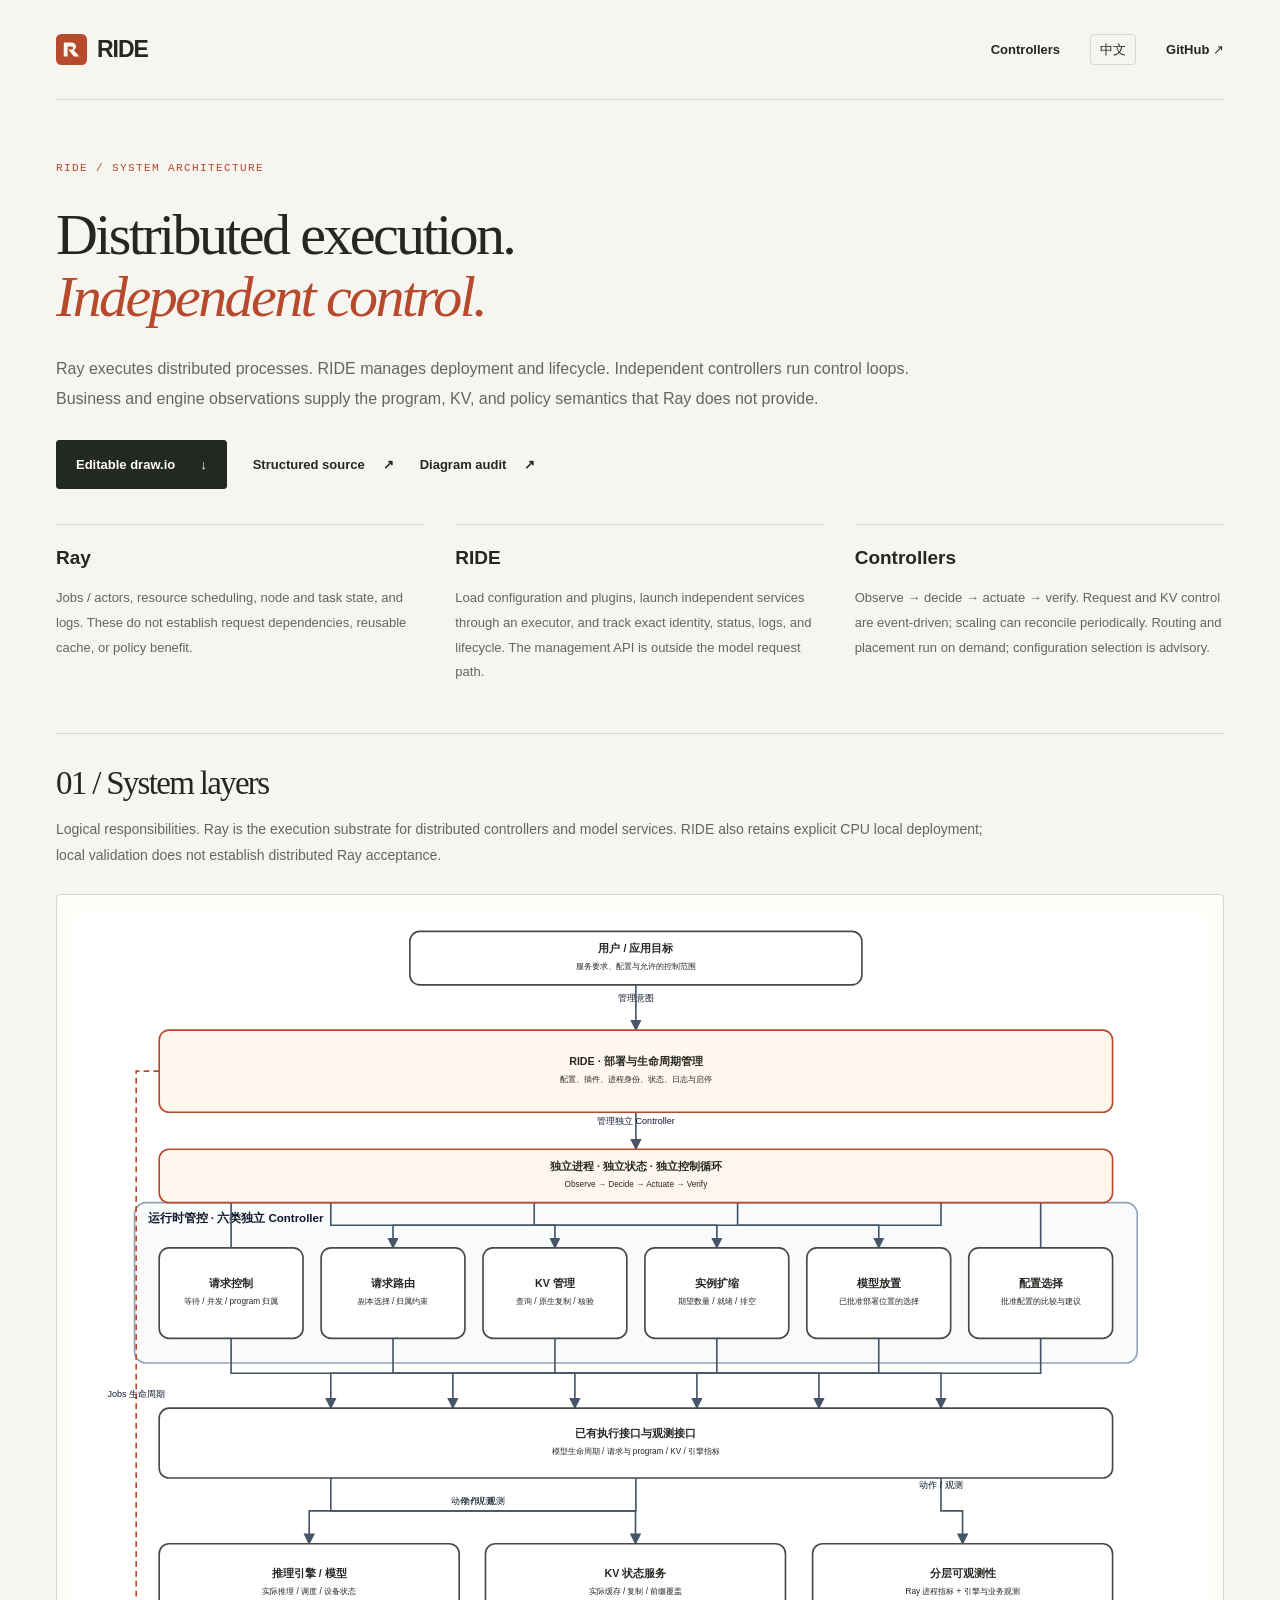
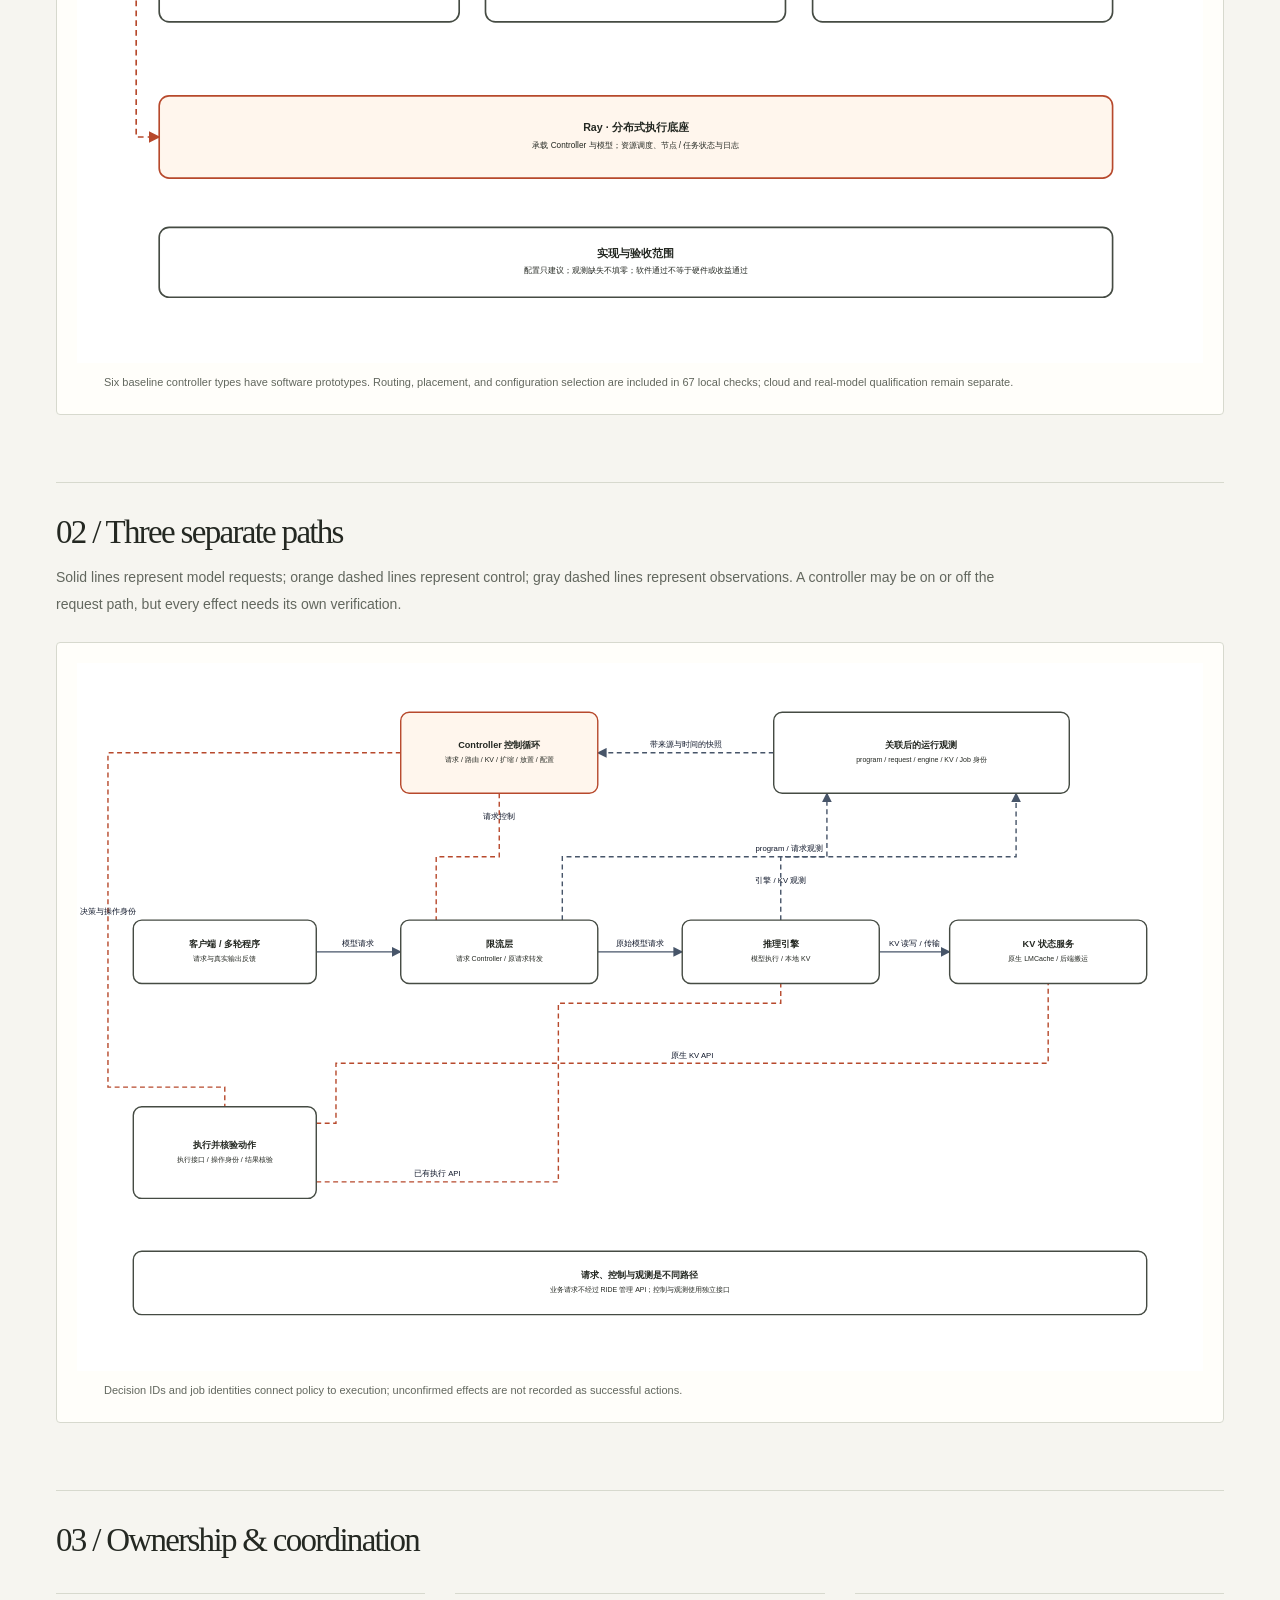
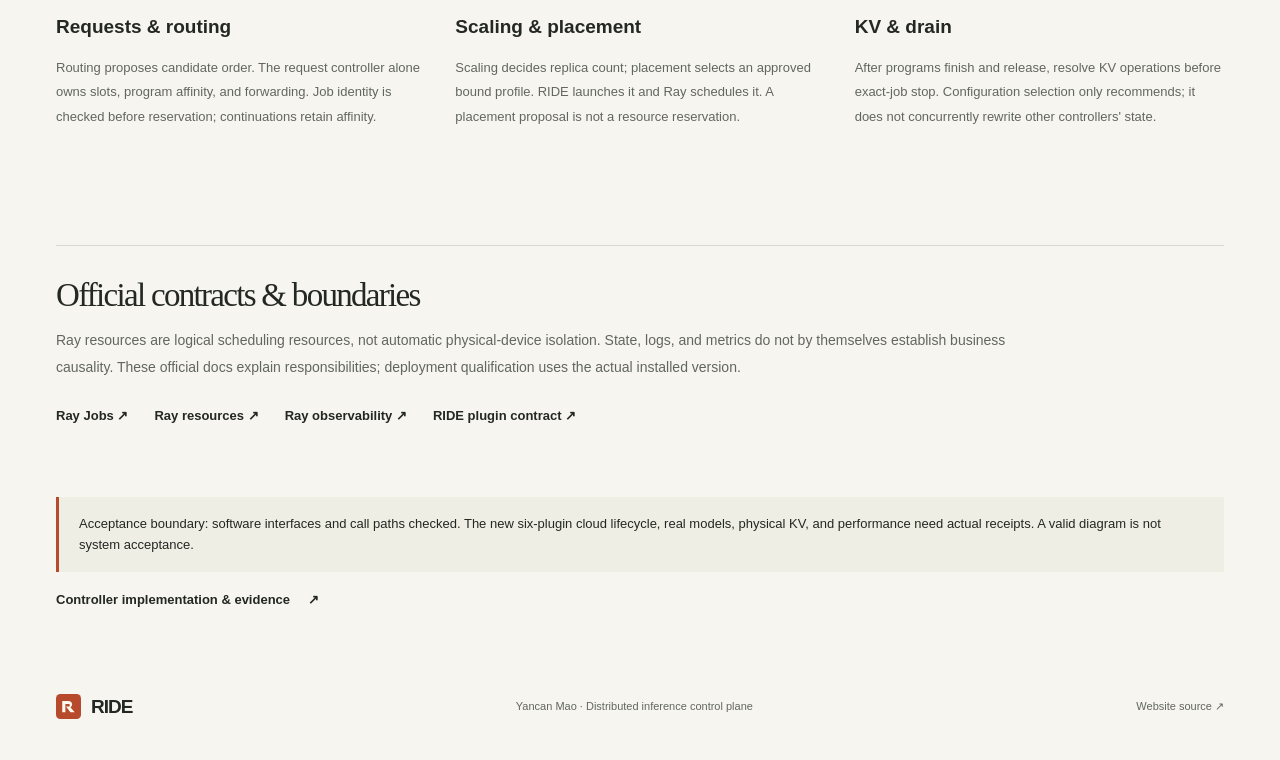
==== docs/architecture.html @ 7aec178f "Publish editable Ray RIDE and controller architecture with six baseline capabilities" ====
<!doctype html>
<html lang="en"><head><meta charset="utf-8"><meta name="viewport" content="width=device-width, initial-scale=1"><title>System architecture — RIDE</title><meta name="description" content="Ray as execution substrate, RIDE as deployment and lifecycle manager, independent controllers as runtime control loops."><link rel="icon" href="../assets/mark.svg" type="image/svg+xml"><link rel="stylesheet" href="../styles.css"><script src="../script.js" defer></script></head><body>
<a class="skip-link" href="#main" data-zh="跳到正文">Skip to content</a><header class="site-header wrap"><a class="brand" href="../index.html"><img src="../assets/mark.svg" width="31" height="31" alt=""><span>RIDE</span></a><nav aria-label="Main navigation"><a href="../index.html#controllers" data-zh="Controller 实例">Controllers</a><button id="language" type="button" aria-label="Switch to Chinese">中文</button><a href="https://github.com/vLLM-HUST/ride">GitHub ↗</a></nav></header>
<main id="main" class="wrap architecture-page"><p class="eyebrow" data-zh="RIDE / 系统架构">RIDE / SYSTEM ARCHITECTURE</p><h1 data-zh="分布式执行，<br>统一管理，独立控制。" data-html>Distributed execution.<br><em>Independent control.</em></h1><p class="architecture-intro" data-zh="Ray 承载进程，RIDE 管理部署与生命周期，各 Controller 执行运行时控制循环。业务与引擎观测补足 Ray 不具备的 program、KV 和策略语义。">Ray executes distributed processes. RIDE manages deployment and lifecycle. Independent controllers run control loops. Business and engine observations supply the program, KV, and policy semantics that Ray does not provide.</p>
<div class="architecture-downloads"><a class="button primary" href="../assets/architecture/bundle/ride-architecture.drawio" download><span data-zh="下载可编辑 draw.io">Editable draw.io</span> ↓</a><a class="text-link" href="../assets/architecture/ride-architecture.json"><span data-zh="结构化源文件">Structured source</span> ↗</a><a class="text-link" href="../assets/architecture/bundle/audit.json"><span data-zh="图结构检查">Diagram audit</span> ↗</a></div>
<div class="architecture-layer-guide"><article><b>Ray</b><p data-zh="提供 Jobs / Actors、资源调度、节点和任务状态及日志。资源调度不等于知道请求依赖、缓存是否可复用或决策是否有收益。">Jobs / actors, resource scheduling, node and task state, and logs. These do not establish request dependencies, reusable cache, or policy benefit.</p></article><article><b>RIDE</b><p data-zh="加载配置与插件，通过执行后端拉起独立服务；维护精确进程身份、状态、日志与启停。管理 API 不转发每个模型请求。">Load configuration and plugins, launch independent services through an executor, and track exact identity, status, logs, and lifecycle. The management API is outside the model request path.</p></article><article><b data-zh="Controllers">Controllers</b><p data-zh="观察 → 决策 → 执行 → 核验。请求与 KV 按事件驱动，扩缩可以周期调谐；路由和放置由实际调用触发，配置选择先输出建议。">Observe → decide → actuate → verify. Request and KV control are event-driven; scaling can reconcile periodically. Routing and placement run on demand; configuration selection is advisory.</p></article></div>
<section id="layers"><h2 data-zh="01 / 系统分层">01 / System layers</h2><p data-zh="逻辑职责视图。Ray 是执行底座；图中的业务服务与 Controller 可以由它分布式承载。RIDE 也保留显式 CPU local 模式用于独立部署，local 资格不外推为 Ray 分布式验收。">Logical responsibilities. Ray is the execution substrate for distributed controllers and model services. RIDE also retains explicit CPU local deployment; local validation does not establish distributed Ray acceptance.</p><figure class="vision-figure"><a href="../assets/architecture/bundle/previews/system-layers.svg" target="_blank" rel="noopener"><img src="../assets/architecture/bundle/previews/system-layers.svg" width="1370" height="1275" alt="System layers: user goals, RIDE lifecycle management, six controllers, backend interfaces, model and KV services, observability, and Ray." loading="lazy"></a><figcaption data-zh="图中六类基础 Controller 已有软件原型；新增路由、放置与配置选择已纳入 67 项本地检查，云端和真实模型资格单独验收。">Six baseline controller types have software prototypes. Routing, placement, and configuration selection are included in 67 local checks; cloud and real-model qualification remain separate.</figcaption></figure></section>
<section id="paths"><h2 data-zh="02 / 三条不同的路径">02 / Three separate paths</h2><p data-zh="实线表示模型请求；橙色虚线表示控制动作；灰色虚线表示观测反馈。Controller 可以在业务请求路径内或路径外，但每个动作都需要独立的结果证据。">Solid lines represent model requests; orange dashed lines represent control; gray dashed lines represent observations. A controller may be on or off the request path, but every effect needs its own verification.</p><figure class="vision-figure"><a href="../assets/architecture/bundle/previews/control-observation.svg" target="_blank" rel="noopener"><img src="../assets/architecture/bundle/previews/control-observation.svg" width="1600" height="1005" alt="Separate business requests, control actions, and observation feedback; RIDE management is not a model request proxy." loading="lazy"></a><figcaption data-zh="变更记录、操作编号与 Job 身份连接决策和执行；未确认的动作不能记录为已生效。">Decision IDs and job identities connect policy to execution; unconfirmed effects are not recorded as successful actions.</figcaption></figure></section>
<section id="cooperation"><h2 data-zh="03 / 控制权与协作">03 / Ownership & coordination</h2><div class="architecture-layer-guide"><article><b data-zh="请求与路由">Requests & routing</b><p data-zh="路由 Controller 返回候选顺序；请求 Controller 是槽位、program 归属和转发的唯一写入者。占用前核 Job 身份，已有 program 的续轮保持归属。">Routing proposes candidate order. The request controller alone owns slots, program affinity, and forwarding. Job identity is checked before reservation; continuations retain affinity.</p></article><article><b data-zh="扩缩与放置">Scaling & placement</b><p data-zh="扩缩决定数量，放置在批准的部署方案中选择；RIDE 负责启动，Ray 负责实际调度。放置建议不是物理资源预约或当前空闲卡证明。">Scaling decides replica count; placement selects an approved bound profile. RIDE launches it and Ray schedules it. A placement proposal is not a resource reservation.</p></article><article><b data-zh="KV 与排空">KV & drain</b><p data-zh="已有 program 完成并 release 后，检查 KV 动作是否已解决，再按精确 Job 停止旧副本。配置选择第一版只建议，不并发改写其他 Controller 的状态。">After programs finish and release, resolve KV operations before exact-job stop. Configuration selection only recommends; it does not concurrently rewrite other controllers' state.</p></article></div></section>
<section id="references"><h2 data-zh="官方契约与能力边界">Official contracts & boundaries</h2><p data-zh="Ray 的资源是逻辑调度资源，不自动等于物理设备隔离；状态、日志和指标也不自动构成业务因果诊断。这里引用当前官方文档说明职责，部署资格仍以实际安装版本为准。">Ray resources are logical scheduling resources, not automatic physical-device isolation. State, logs, and metrics do not by themselves establish business causality. These official docs explain responsibilities; deployment qualification uses the actual installed version.</p><div class="architecture-downloads"><a class="text-link" href="https://docs.ray.io/en/latest/cluster/running-applications/job-submission/index.html">Ray Jobs ↗</a><a class="text-link" href="https://docs.ray.io/en/latest/ray-core/scheduling/resources.html">Ray resources ↗</a><a class="text-link" href="https://docs.ray.io/en/latest/ray-observability/index.html">Ray observability ↗</a><a class="text-link" href="https://github.com/vLLM-HUST/ride/blob/main/docs/guides/CONTROLLER_DEVELOPMENT.md">RIDE plugin contract ↗</a></div></section>
<p class="callout" data-zh="验证边界：软件接口和调用链已检查；新六插件的云端生命周期、真实模型、物理 KV 与性能仍需实际回执。结构图通过不等于系统验收通过。">Acceptance boundary: software interfaces and call paths checked. The new six-plugin cloud lifecycle, real models, physical KV, and performance need actual receipts. A valid diagram is not system acceptance.</p><p><a class="text-link" href="controllers.html"><span data-zh="查看 Controller 实现与证据">Controller implementation & evidence</span> ↗</a></p></main><footer class="wrap"><a class="brand" href="../index.html"><img src="../assets/mark.svg" width="25" height="25" alt=""><span>RIDE</span></a><p data-zh="毛言粲 · 分布式推理控制面">Yancan Mao · Distributed inference control plane</p><div><a href="https://github.com/yancanmao/ride-website" data-zh="网站源码 ↗">Website source ↗</a></div></footer></body></html>
---- styles.css ----
/* Local system fonts and local assets: no trackers or third-party runtime dependencies. */
:root{--paper:#f6f5f0;--ink:#242822;--muted:#62675e;--line:#d7d9ce;--accent:#b7492c;--soft:#eeeee5;--white:#fffefa;--green:#40604a;--mono:ui-monospace,SFMono-Regular,Consolas,monospace;--sans:Inter,-apple-system,BlinkMacSystemFont,"Segoe UI","PingFang SC","Microsoft YaHei",sans-serif}
*{box-sizing:border-box}html{scroll-behavior:smooth;scroll-padding-top:24px}body{margin:0;background:var(--paper);color:var(--ink);font-family:var(--sans);font-size:15px;line-height:1.65}a{color:inherit;text-decoration:none}button{font:inherit}a,button,summary{-webkit-tap-highlight-color:transparent}a:focus-visible,button:focus-visible,summary:focus-visible{outline:3px solid var(--accent);outline-offset:5px}a:hover{color:var(--accent)}.wrap{width:min(1280px,calc(100% - 112px));margin-inline:auto}.skip-link{position:absolute;top:-90px;left:20px;padding:10px 20px;background:var(--ink);color:white;z-index:10}.skip-link:focus{top:10px}.site-header{min-height:100px;display:flex;align-items:center;justify-content:space-between;border-bottom:1px solid var(--line);gap:20px}.brand{display:inline-flex;gap:10px;align-items:center;line-height:1;font-size:23px;font-weight:750;letter-spacing:-1px}.site-header nav{display:flex;align-items:center;gap:30px;font-size:13px;font-weight:550}.site-header nav button{border:1px solid var(--line);background:none;border-radius:4px;padding:4px 9px;color:var(--ink);cursor:pointer}.nav-source{padding-left:25px;border-left:1px solid var(--line)}.hero{display:grid;grid-template-columns:1.12fr 1fr;gap:70px;align-items:center;padding-top:86px;padding-bottom:82px}.eyebrow{font:11px/1.6 var(--mono);font-weight:500;letter-spacing:1.4px;color:var(--accent);display:flex;align-items:center;gap:10px;margin:0 0 26px}.small-square{display:inline-block;flex:none;width:7px;height:7px;background:var(--accent)}h1,h2{font-family:Georgia,"Times New Roman","Songti SC",serif;font-weight:400;letter-spacing:-2.6px;margin:0;line-height:1.08}h1{font-size:clamp(48px,5.1vw,74px)}h1 em,h2 em{font-weight:400;color:var(--accent)}.hero-description{font-size:16px;line-height:1.85;color:var(--muted);margin-top:28px;max-width:570px}.hero-actions{display:flex;align-items:center;gap:27px;margin-top:31px}.button{display:inline-flex;justify-content:space-between;align-items:center;gap:25px;padding:13px 19px;font-size:13px;font-weight:600;border-radius:3px}.primary{background:var(--ink);color:var(--white);border:1px solid var(--ink)}.primary:hover{background:var(--accent);border-color:var(--accent);color:white}.text-link{display:inline-flex;align-items:center;gap:18px;font-size:13px;font-weight:600}.hero-note{font-size:11px;color:var(--muted);margin-top:26px}.system-map{position:relative;background-color:var(--soft);background-image:radial-gradient(#d0d1c4 .7px,transparent .7px);background-size:12px 12px;padding:25px 26px 18px;border:1px solid var(--line);border-radius:5px}.map-top{display:flex;align-items:center;justify-content:space-between;margin-bottom:18px;gap:12px}.map-label,.map-number{font:10px/1.5 var(--mono);letter-spacing:.7px;color:var(--muted)}.map-number{color:var(--accent)}.workload-row{display:flex;gap:7px}.workload-row span{font-size:11px;flex:1;text-align:center;background:var(--paper);border:1px solid var(--line);padding:8px 2px;white-space:nowrap}.map-flow{display:flex;justify-content:space-between;align-items:center;gap:10px;font-size:10px;color:var(--muted);padding:14px 16px}.map-flow>span:first-child,.map-flow>span:last-child{font-size:21px;color:var(--accent);line-height:1}.map-plane{border:1px solid var(--accent);background:var(--white);padding:18px 16px 0;box-shadow:4px 4px 0 #e0ddcf}.plane-title{display:flex;align-items:center;justify-content:space-between;margin-bottom:17px}.plane-title strong{font-size:22px;line-height:1;letter-spacing:-.7px}.plane-title>span{font:10px var(--mono);letter-spacing:1px;color:var(--accent)}.controller-nodes{display:grid;grid-template-columns:repeat(3,1fr);gap:9px}.controller-nodes a{display:flex;flex-direction:column;gap:8px;padding:12px;border:1px solid var(--line);background:var(--paper);font-size:13px}.controller-nodes a:hover{border-color:var(--accent);background:#f8ede7}.controller-nodes b{font:10px var(--mono);color:var(--accent)}.plane-baseline{border-top:1px solid var(--line);padding:10px 0;margin-top:18px;font:10px var(--mono);color:var(--muted);text-align:center}.data-plane{border:1px solid var(--line);background:var(--paper);padding:13px}.data-plane>div{display:grid;grid-template-columns:repeat(4,1fr);gap:8px;margin-top:10px;font:11px var(--mono)}.data-plane>div span{padding:6px 2px;text-align:center;background:var(--white);border:1px solid var(--line)}.map-caption{display:flex;align-items:center;gap:7px;font-size:9px;color:var(--muted);margin:17px 0 0}.map-caption .small-square{width:5px;height:5px;background:var(--muted)}.scope-strip{border-block:1px solid var(--line);background:#eeeeE5}.scope-strip>.wrap{display:flex;align-items:center;justify-content:space-between;gap:30px;padding-block:20px}.scope-strip span{font:10px var(--mono);letter-spacing:1px;flex:none;color:var(--accent)}.scope-strip p{margin:0;font-size:12px;color:var(--muted)}.scope-strip i{font-style:normal;color:#aaa99e;padding-inline:13px}.section{padding-block:87px}.section-heading{display:grid;grid-template-columns:1fr 3fr;gap:50px}.section-heading>.eyebrow{padding-top:7px}h2{font-size:clamp(38px,3.6vw,53px);letter-spacing:-1.7px}.section-intro{font-size:15px;color:var(--muted);line-height:1.85;max-width:790px;margin:24px 0 0}.research-grid{display:grid;grid-template-columns:repeat(3,1fr);gap:0;margin-top:56px}.research-grid article{border-top:1px solid var(--line);padding:23px 30px 0 0}.research-grid article+article{padding-left:30px;border-left:1px solid var(--line)}.research-grid article:last-child{padding-right:0}.research-number{font:24px Georgia,serif;color:var(--accent)}h3{line-height:1.35;font-size:20px;font-weight:550;letter-spacing:-.4px;margin:20px 0 13px}.research-grid p{font-size:13px;color:var(--muted);line-height:1.85;margin-bottom:22px}.research-tag{font:10px var(--mono);color:var(--accent)}.vision-figure{margin:58px 0 0;border:1px solid var(--line);background:var(--white);border-radius:4px;overflow:hidden}.figure-toolbar{display:flex;justify-content:space-between;align-items:center;gap:15px;padding:14px 20px;background:var(--soft);font:10px var(--mono);letter-spacing:.6px;color:var(--muted);border-bottom:1px solid var(--line)}.figure-toolbar a{font-family:var(--sans);font-weight:600;white-space:nowrap}.figure-image{display:block;padding:27px 32px 14px}.figure-image img{display:block;width:100%;height:auto}.vision-figure figcaption{font-size:11px;color:var(--muted);padding:10px 27px 21px;line-height:1.8;max-width:1000px}.controllers-section{background:var(--soft);border-block:1px solid var(--line)}.controller-row{display:grid;grid-template-columns:55px minmax(0,1.8fr) minmax(0,1fr);gap:30px;border-top:1px solid #cbcfc0;padding:37px 0;scroll-margin-top:25px}.controller-row:first-of-type{margin-top:46px}.controller-index{font:14px var(--mono);color:var(--accent);padding-top:5px}.controller-heading{display:flex;align-items:center;gap:17px;flex-wrap:wrap}.controller-heading h3{font-family:Georgia,serif;font-size:30px;font-weight:400;letter-spacing:-.7px;margin:0}.badge{font:9px/1.5 var(--mono);border:1px solid #bfc9ba;padding:4px 7px;color:var(--green);background:#f2f5ee;border-radius:2px;white-space:nowrap}.controller-question{font-size:15px;font-weight:600;margin:15px 0 8px}.controller-main>p:not(.controller-question){font-size:13px;color:var(--muted);max-width:640px;margin-top:0}.mini-path{display:flex;flex-wrap:wrap;align-items:center;gap:11px;margin:21px 0;font:10px/1.5 var(--mono)}.mini-path>span{padding:6px 9px;border:1px solid var(--line);background:var(--paper)}.mini-path>strong{font-weight:500;padding:6px 9px;border:1px solid #c9a493;color:var(--accent);background:#f7f0e9}.mini-path i{font-style:normal;color:var(--muted)}.controller-links{display:flex;gap:22px;flex-wrap:wrap;font-size:11px;font-weight:600}.controller-side{border-left:1px solid #cbcfc0;padding-left:26px;padding-top:4px}.side-label{font:9px var(--mono);letter-spacing:1px;color:var(--accent)}.controller-side>p{font-size:12px;line-height:1.8;color:var(--muted);margin:5px 0 17px}.controller-side details{font-size:11px;color:var(--muted);border-top:1px solid var(--line);padding-top:11px}.controller-side summary{cursor:pointer;font-weight:600;color:var(--ink)}.controller-side details p{line-height:1.85}.controller-side details a{text-decoration:underline;text-underline-offset:3px}.cooperation{border:1px solid #cbcfc0;padding:23px 26px;background:var(--paper);margin-top:8px}.cooperation-label{font:10px var(--mono);color:var(--accent);letter-spacing:1px}.cooperation>div{display:flex;justify-content:space-between;align-items:center;gap:20px;font-size:12px;margin-top:18px}.cooperation>div b{color:var(--accent);font-weight:400}.cooperation p{font-size:11px;color:var(--muted);margin:17px 0 0}.build-section{display:grid;grid-template-columns:1fr 1fr;align-items:center;gap:75px}.build-section>div>p:not(.eyebrow){font-size:14px;color:var(--muted);line-height:1.85;margin-block:25px}.build-links{display:flex;gap:25px;align-items:center}.terminal{background:#252b26;color:#e4e6dc;border:1px solid #343b31;border-radius:5px;overflow:hidden;min-width:0}.terminal-header{padding:15px 20px;border-bottom:1px solid #41473d;display:flex;align-items:center;gap:10px;font:9px var(--mono);letter-spacing:.7px;color:#bac4b1}.terminal-dot{width:7px;height:7px;border-radius:50%;background:#c27051;display:inline-block}.terminal pre{font:12px/2 var(--mono);padding:22px 26px 16px;margin:0;overflow-x:auto;white-space:pre}.terminal .comment{color:#9ea994}.terminal .prompt{color:#df9877}.terminal>p{padding:0 26px 24px!important;font:10px/1.9 var(--mono)!important;color:#b4bdad!important;margin:0!important}.evidence-section{display:grid;grid-template-columns:1fr 1.2fr;gap:100px;border-block:1px solid var(--line);padding-block:45px;margin-bottom:60px}.evidence-section .eyebrow{margin-bottom:14px}.evidence-section h2{font-size:34px;letter-spacing:-1px}.evidence-section>div>p:not(.eyebrow){font-size:13px;color:var(--muted);line-height:1.85;margin:0 0 18px}.evidence-section .status-date{font:10px/1.6 var(--mono)!important;margin:16px 0 0!important}footer{display:flex;align-items:center;justify-content:space-between;gap:25px;padding-bottom:33px}footer .brand{font-size:19px}footer p{font-size:11px;color:var(--muted)}footer>div{display:flex;gap:24px;font-size:11px;color:var(--muted)}.detail-page{max-width:900px;padding-block:60px}.detail-page>h1{font-size:54px;margin-bottom:25px}.detail-page>p{color:var(--muted)}.detail-page section{border-top:1px solid var(--line);margin-top:42px;padding-top:30px}.detail-page section h2{font-size:30px;letter-spacing:-.6px}.detail-page section h3{font-size:17px}.detail-page li{margin-bottom:10px}.detail-page a:not(.button){text-decoration:underline;text-underline-offset:3px}.detail-page code{font-family:var(--mono);font-size:.88em}.detail-page table{width:100%;border-collapse:collapse;font-size:12px;margin-block:20px}.detail-page th,.detail-page td{padding:13px;text-align:left;border-bottom:1px solid var(--line);vertical-align:top}.detail-page th{color:var(--accent);font-weight:600}.detail-page .callout{border-left:3px solid var(--accent);background:var(--soft);padding:16px 20px;font-size:13px}.detail-page .source-note{font-size:11px;color:var(--muted)}html[lang=zh-CN] h1{font-family:var(--sans);font-size:60px;font-weight:500;line-height:1.24;letter-spacing:-2px}html[lang=zh-CN] h2{font-family:var(--sans);font-size:43px;font-weight:450;line-height:1.3;letter-spacing:-1px}html[lang=zh-CN] .hero-description{line-height:1.95}html[lang=zh-CN] .hero .eyebrow{letter-spacing:1.5px}html[lang=zh-CN] .evidence-section h2{font-size:30px}
@media(min-width:1600px){.hero{gap:95px}.hero h1{font-size:76px}}
@media(max-width:1100px){.wrap{width:calc(100% - 64px)}.hero{gap:30px;padding-top:60px}.hero-actions{gap:17px}.hero h1{font-size:54px}.scope-strip>.wrap{align-items:flex-start}.scope-strip p{line-height:2}.scope-strip i{padding-inline:5px}.section-heading{grid-template-columns:1fr 3fr;gap:25px}.controller-row{grid-template-columns:35px minmax(0,1.5fr) minmax(0,1fr);gap:20px}.build-section{gap:35px}.build-links{flex-wrap:wrap}.hero-description{font-size:14px}.system-map{padding-inline:18px}.workload-row span{font-size:10px}.map-label{font-size:9px}.controller-nodes a{padding:10px}.evidence-section{gap:50px}html[lang=zh-CN] .hero h1{font-size:51px}}
@media(max-width:800px){.wrap{width:calc(100% - 40px)}.site-header{min-height:78px}.site-header nav{gap:17px;font-size:11px}.site-header nav>a[href="#vision"],.site-header nav>a[href="#build"],.site-header nav>.nav-source{display:none}.nav-source{padding-left:16px}.hero{grid-template-columns:1fr;padding-block:49px;gap:38px}.hero h1{font-size:58px}.hero-description{font-size:15px;max-width:600px}.hero-copy{max-width:650px}.hero .eyebrow{font-size:9px;letter-spacing:1px}.hero-note{margin-bottom:0}.system-map{max-width:600px;width:100%;padding:24px}.workload-row span{font-size:12px}.map-label{font-size:10px}.controller-nodes a{font-size:15px}.map-caption{font-size:10px}.scope-strip>.wrap{flex-direction:column;gap:5px;padding-block:16px}.scope-strip p{font-size:11px}.section{padding-block:57px}.section-heading{display:block}.section-heading>.eyebrow{margin-bottom:23px}.section-heading h2{font-size:44px}.research-grid{margin-top:35px;gap:25px;grid-template-columns:1fr}.research-grid article,.research-grid article+article{padding:20px 0 0;border-left:0}.research-grid h3{margin-top:12px}.research-grid p{margin-bottom:12px;max-width:650px}.research-tag{font-size:10px}.vision-figure{margin-top:35px}.figure-toolbar{font-size:8px;padding:12px}.figure-image{padding:12px 8px}.vision-figure figcaption{padding:5px 14px 15px;font-size:10px}.controller-row{grid-template-columns:30px minmax(0,1fr);gap:15px;padding-block:29px}.controller-side{grid-column:2;border-left:0;padding:0}.controller-side>.side-label,.controller-side>p{display:none}.controller-heading h3{font-size:28px}.controller-question{font-size:14px}.controller-main>p:not(.controller-question){font-size:13px}.controller-links{font-size:11px;gap:15px}.cooperation{padding:20px}.cooperation>div{flex-direction:column;align-items:flex-start;gap:8px}.cooperation>div b{transform:rotate(90deg);margin-left:7px}.build-section{grid-template-columns:1fr;gap:30px}.build-section h2{font-size:44px}.build-links{gap:25px}.evidence-section{grid-template-columns:1fr;gap:24px;margin-bottom:35px;padding-block:30px}.evidence-section h2{font-size:32px}footer{flex-wrap:wrap;gap:15px;padding-bottom:25px}footer p{margin:0}footer>div{width:100%;margin-left:35px}.detail-page{padding-block:40px}.detail-page>h1{font-size:41px}.detail-page table{font-size:10px}.detail-page th,.detail-page td{padding:8px}.detail-page section h2{font-size:28px}html[lang=zh-CN] .hero h1{font-size:51px}html[lang=zh-CN] h2{font-size:37px}}
@media(max-width:380px){.site-header nav{gap:10px}.nav-source{padding-left:10px}.hero h1{font-size:48px}.hero-actions{flex-wrap:wrap}.workload-row span{font-size:10px}.system-map{padding:16px}.controller-nodes a{font-size:12px}.data-plane>div{font-size:9px}.map-flow{font-size:8px}.badge{font-size:8px}}
@media(max-width:380px){.site-header{gap:10px}.site-header .brand{font-size:20px;gap:7px}.site-header .brand img{width:27px;height:27px}.site-header nav{gap:10px;font-size:10px}.site-header nav button{padding:4px 6px;white-space:nowrap}.nav-source{padding-left:9px;white-space:nowrap}.hero h1{font-size:43px}.hero .eyebrow{font-size:8px;letter-spacing:.7px}html[lang=zh-CN] .hero h1{font-size:43px}}
@media(prefers-reduced-motion:reduce){html{scroll-behavior:auto}}

.architecture-page{padding-block:60px;max-width:1280px}.architecture-page h1{font-size:58px}.architecture-intro{max-width:900px;color:var(--muted);font-size:16px;line-height:1.9;margin-block:25px}.architecture-downloads,.architecture-overview-links{display:flex;align-items:center;gap:26px;flex-wrap:wrap;margin-block:25px}.architecture-page section{padding-block:32px;border-top:1px solid var(--line);margin-top:35px}.architecture-page section h2{font-size:33px}.architecture-page section>p{max-width:950px;color:var(--muted);font-size:14px;line-height:1.9}.architecture-layer-guide{display:grid;grid-template-columns:repeat(3,1fr);gap:30px;margin-block:35px}.architecture-layer-guide article{border-top:1px solid var(--line);padding-top:17px}.architecture-layer-guide b{font-size:19px}.architecture-layer-guide p{font-size:13px;color:var(--muted);line-height:1.9}.architecture-page .vision-figure{margin-top:25px;padding:20px 20px 0}.architecture-page .vision-figure img{display:block;width:100%;height:auto}.architecture-page .callout{border-left:3px solid var(--accent);padding:16px 20px;background:var(--soft);font-size:13px}.architecture-overview{border-top:1px solid var(--line);padding-block:65px}.architecture-overview-copy{display:grid;grid-template-columns:1.6fr 1fr;gap:50px;align-items:center}.architecture-overview h2{font-size:40px}.architecture-overview-copy p{font-size:14px;color:var(--muted);line-height:1.9}.architecture-strip{display:flex;justify-content:space-between;align-items:center;gap:24px;background:var(--soft);border:1px solid var(--line);padding:25px 30px;margin-top:30px}.architecture-strip b{font-size:21px}.architecture-strip small{display:block;color:var(--muted);font-size:11px;margin-top:5px}.architecture-strip i{font-style:normal;color:var(--accent)}html[lang=zh-CN] .architecture-overview h2{font-size:34px}@media(max-width:800px){.architecture-page{padding-block:40px}.architecture-page h1{font-size:40px}.architecture-page section h2{font-size:27px}.architecture-layer-guide{grid-template-columns:1fr;gap:14px}.architecture-overview-copy{grid-template-columns:1fr;gap:15px}.architecture-overview h2{font-size:32px}.architecture-strip{flex-direction:column;align-items:flex-start;gap:15px;padding:23px}.architecture-strip i{transform:rotate(90deg)}.architecture-page .vision-figure{padding:8px 5px 0}.architecture-downloads{gap:18px}.architecture-page .vision-figure figcaption{font-size:10px}html[lang=zh-CN] .architecture-page h1{font-size:39px}html[lang=zh-CN] .architecture-overview h2{font-size:30px}}
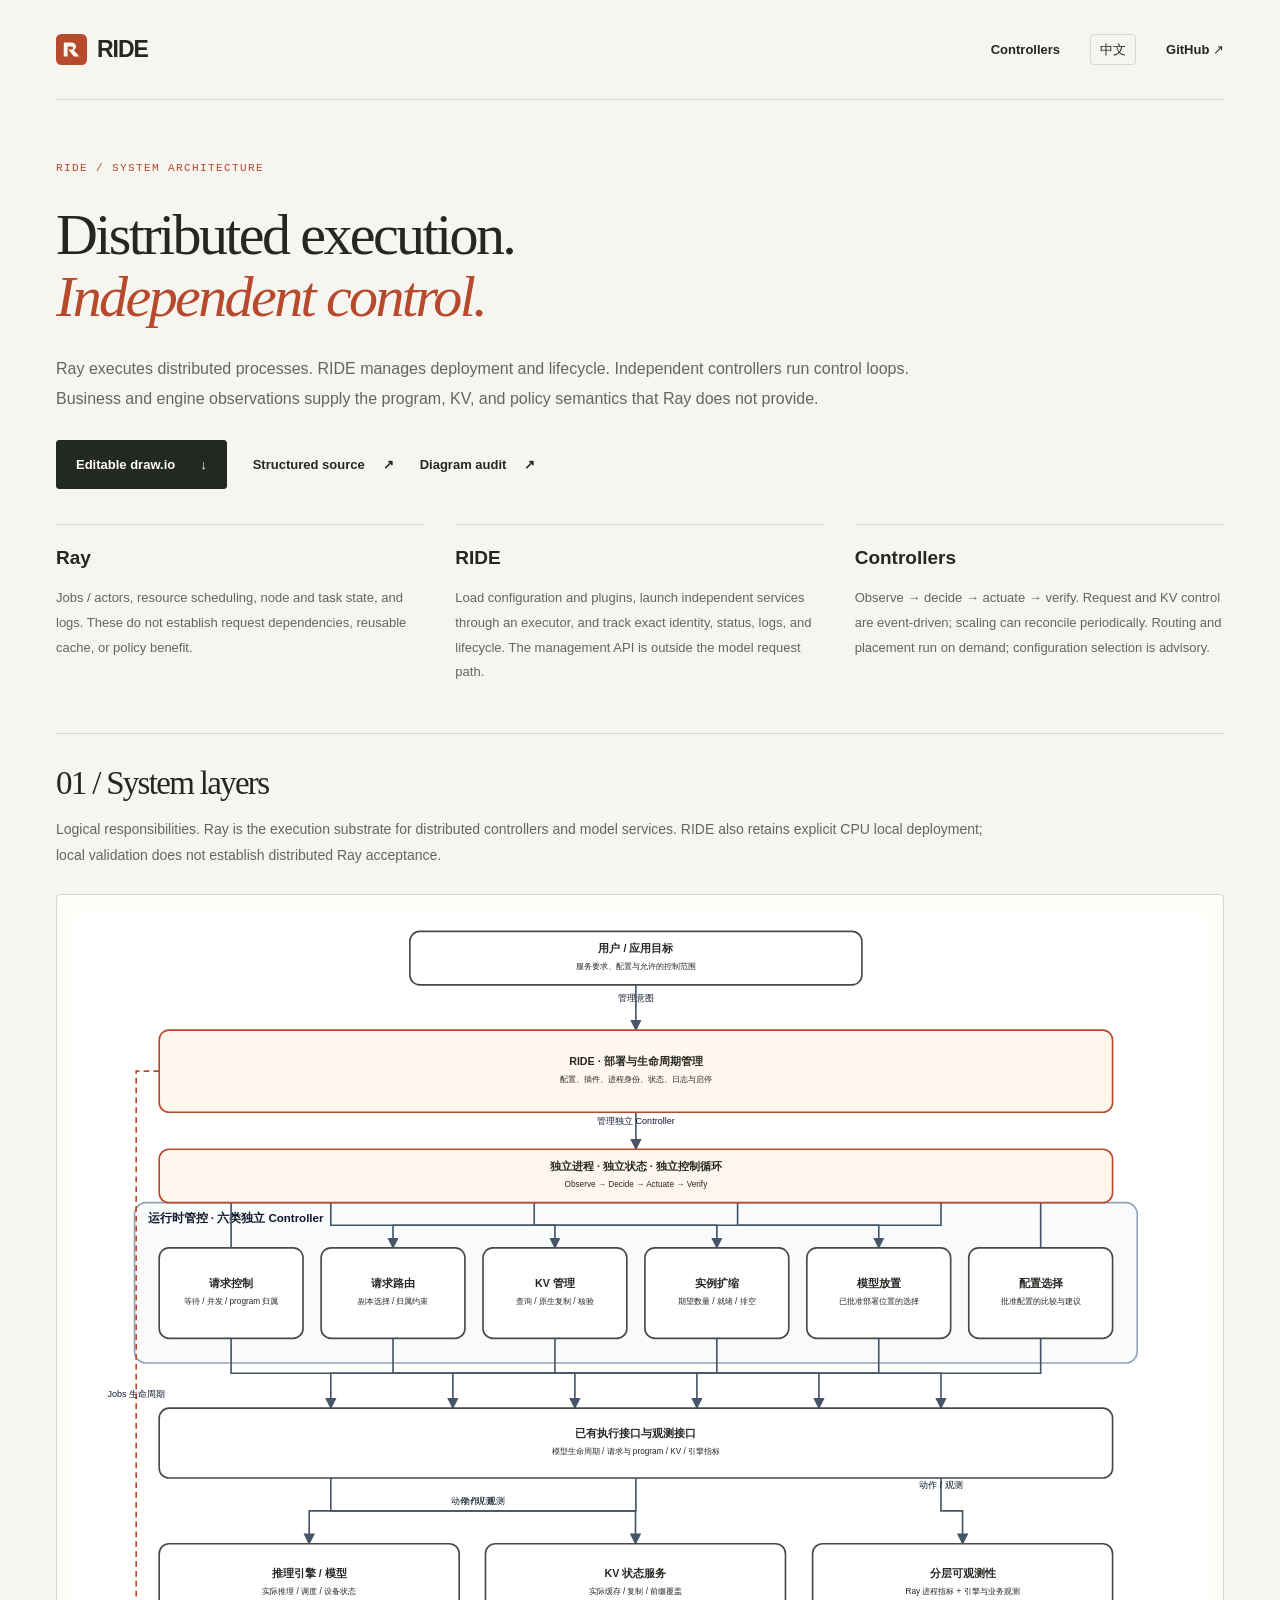
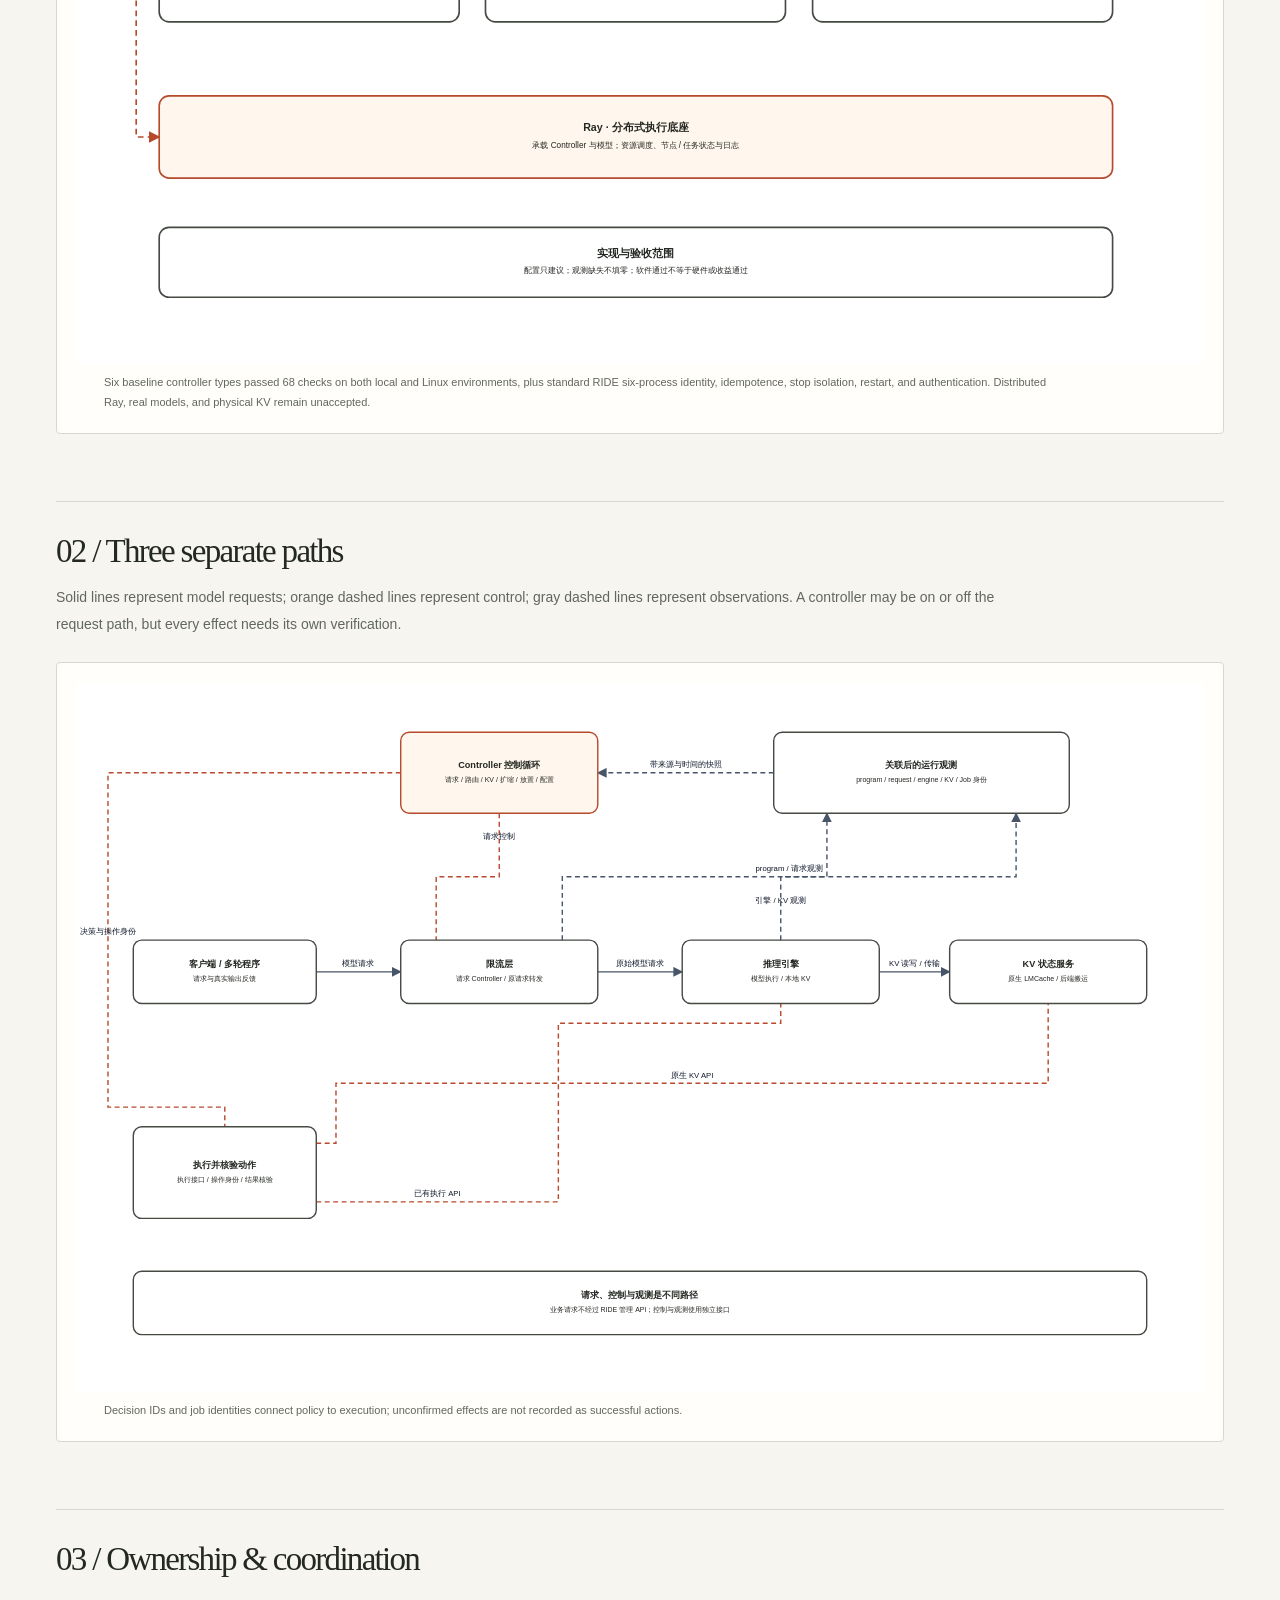
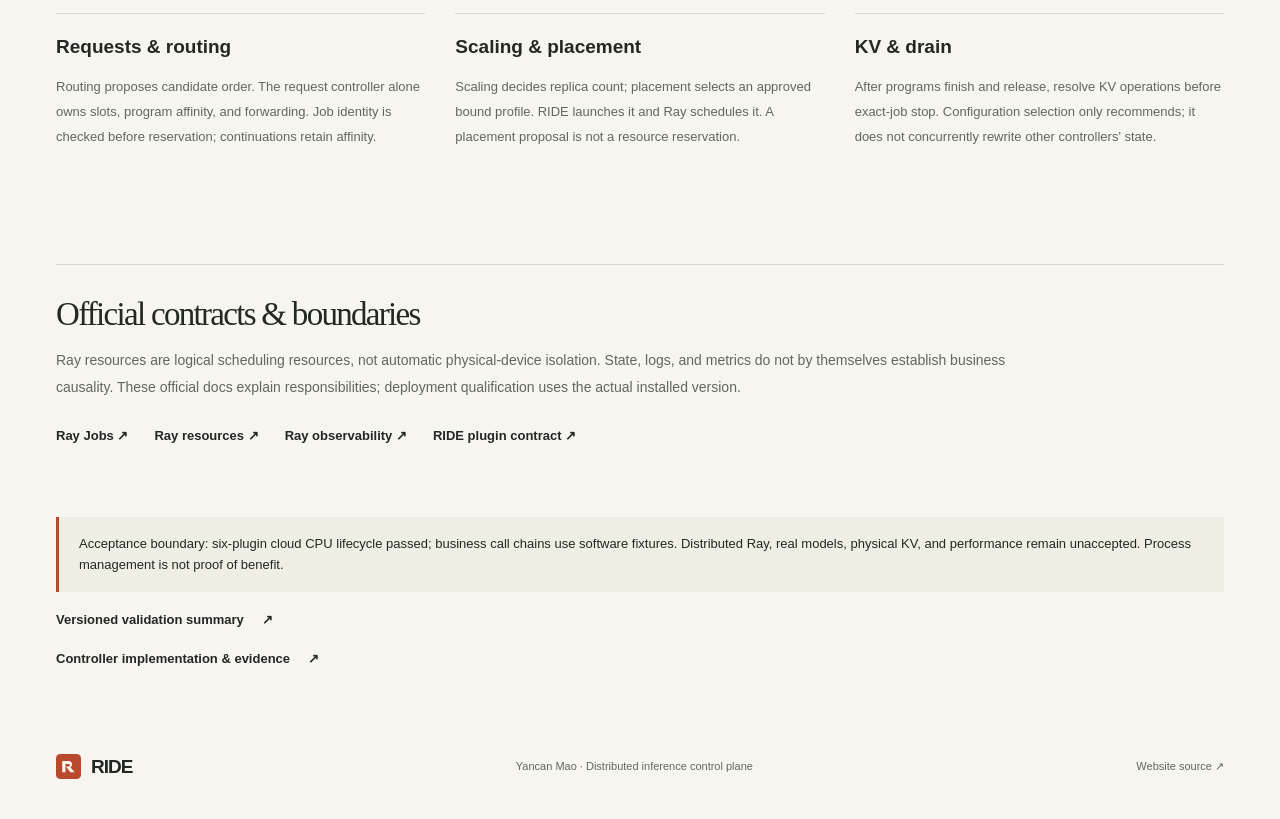
==== commit 9033d0ff: "Update architecture evidence after six-controller cloud CPU acceptance" ====
--- a/docs/architecture.html
+++ b/docs/architecture.html
@@ -4,8 +4,8 @@
 <main id="main" class="wrap architecture-page"><p class="eyebrow" data-zh="RIDE / 系统架构">RIDE / SYSTEM ARCHITECTURE</p><h1 data-zh="分布式执行，<br>统一管理，独立控制。" data-html>Distributed execution.<br><em>Independent control.</em></h1><p class="architecture-intro" data-zh="Ray 承载进程，RIDE 管理部署与生命周期，各 Controller 执行运行时控制循环。业务与引擎观测补足 Ray 不具备的 program、KV 和策略语义。">Ray executes distributed processes. RIDE manages deployment and lifecycle. Independent controllers run control loops. Business and engine observations supply the program, KV, and policy semantics that Ray does not provide.</p>
 <div class="architecture-downloads"><a class="button primary" href="../assets/architecture/bundle/ride-architecture.drawio" download><span data-zh="下载可编辑 draw.io">Editable draw.io</span> ↓</a><a class="text-link" href="../assets/architecture/ride-architecture.json"><span data-zh="结构化源文件">Structured source</span> ↗</a><a class="text-link" href="../assets/architecture/bundle/audit.json"><span data-zh="图结构检查">Diagram audit</span> ↗</a></div>
 <div class="architecture-layer-guide"><article><b>Ray</b><p data-zh="提供 Jobs / Actors、资源调度、节点和任务状态及日志。资源调度不等于知道请求依赖、缓存是否可复用或决策是否有收益。">Jobs / actors, resource scheduling, node and task state, and logs. These do not establish request dependencies, reusable cache, or policy benefit.</p></article><article><b>RIDE</b><p data-zh="加载配置与插件，通过执行后端拉起独立服务；维护精确进程身份、状态、日志与启停。管理 API 不转发每个模型请求。">Load configuration and plugins, launch independent services through an executor, and track exact identity, status, logs, and lifecycle. The management API is outside the model request path.</p></article><article><b data-zh="Controllers">Controllers</b><p data-zh="观察 → 决策 → 执行 → 核验。请求与 KV 按事件驱动，扩缩可以周期调谐；路由和放置由实际调用触发，配置选择先输出建议。">Observe → decide → actuate → verify. Request and KV control are event-driven; scaling can reconcile periodically. Routing and placement run on demand; configuration selection is advisory.</p></article></div>
-<section id="layers"><h2 data-zh="01 / 系统分层">01 / System layers</h2><p data-zh="逻辑职责视图。Ray 是执行底座；图中的业务服务与 Controller 可以由它分布式承载。RIDE 也保留显式 CPU local 模式用于独立部署，local 资格不外推为 Ray 分布式验收。">Logical responsibilities. Ray is the execution substrate for distributed controllers and model services. RIDE also retains explicit CPU local deployment; local validation does not establish distributed Ray acceptance.</p><figure class="vision-figure"><a href="../assets/architecture/bundle/previews/system-layers.svg" target="_blank" rel="noopener"><img src="../assets/architecture/bundle/previews/system-layers.svg" width="1370" height="1275" alt="System layers: user goals, RIDE lifecycle management, six controllers, backend interfaces, model and KV services, observability, and Ray." loading="lazy"></a><figcaption data-zh="图中六类基础 Controller 已有软件原型；新增路由、放置与配置选择已纳入 67 项本地检查，云端和真实模型资格单独验收。">Six baseline controller types have software prototypes. Routing, placement, and configuration selection are included in 67 local checks; cloud and real-model qualification remain separate.</figcaption></figure></section>
+<section id="layers"><h2 data-zh="01 / 系统分层">01 / System layers</h2><p data-zh="逻辑职责视图。Ray 是执行底座；图中的业务服务与 Controller 可以由它分布式承载。RIDE 也保留显式 CPU local 模式用于独立部署，local 资格不外推为 Ray 分布式验收。">Logical responsibilities. Ray is the execution substrate for distributed controllers and model services. RIDE also retains explicit CPU local deployment; local validation does not establish distributed Ray acceptance.</p><figure class="vision-figure"><a href="../assets/architecture/bundle/previews/system-layers.svg" target="_blank" rel="noopener"><img src="../assets/architecture/bundle/previews/system-layers.svg" width="1370" height="1275" alt="System layers: user goals, RIDE lifecycle management, six controllers, backend interfaces, model and KV services, observability, and Ray." loading="lazy"></a><figcaption data-zh="六类基础 Controller 本地与 Linux 各68项检查通过；标准 RIDE 六进程的身份、幂等、停止隔离、恢复与鉴权已通过。真实 Ray 分布式、模型与物理 KV 仍待验。">Six baseline controller types passed 68 checks on both local and Linux environments, plus standard RIDE six-process identity, idempotence, stop isolation, restart, and authentication. Distributed Ray, real models, and physical KV remain unaccepted.</figcaption></figure></section>
 <section id="paths"><h2 data-zh="02 / 三条不同的路径">02 / Three separate paths</h2><p data-zh="实线表示模型请求；橙色虚线表示控制动作；灰色虚线表示观测反馈。Controller 可以在业务请求路径内或路径外，但每个动作都需要独立的结果证据。">Solid lines represent model requests; orange dashed lines represent control; gray dashed lines represent observations. A controller may be on or off the request path, but every effect needs its own verification.</p><figure class="vision-figure"><a href="../assets/architecture/bundle/previews/control-observation.svg" target="_blank" rel="noopener"><img src="../assets/architecture/bundle/previews/control-observation.svg" width="1600" height="1005" alt="Separate business requests, control actions, and observation feedback; RIDE management is not a model request proxy." loading="lazy"></a><figcaption data-zh="变更记录、操作编号与 Job 身份连接决策和执行；未确认的动作不能记录为已生效。">Decision IDs and job identities connect policy to execution; unconfirmed effects are not recorded as successful actions.</figcaption></figure></section>
 <section id="cooperation"><h2 data-zh="03 / 控制权与协作">03 / Ownership & coordination</h2><div class="architecture-layer-guide"><article><b data-zh="请求与路由">Requests & routing</b><p data-zh="路由 Controller 返回候选顺序；请求 Controller 是槽位、program 归属和转发的唯一写入者。占用前核 Job 身份，已有 program 的续轮保持归属。">Routing proposes candidate order. The request controller alone owns slots, program affinity, and forwarding. Job identity is checked before reservation; continuations retain affinity.</p></article><article><b data-zh="扩缩与放置">Scaling & placement</b><p data-zh="扩缩决定数量，放置在批准的部署方案中选择；RIDE 负责启动，Ray 负责实际调度。放置建议不是物理资源预约或当前空闲卡证明。">Scaling decides replica count; placement selects an approved bound profile. RIDE launches it and Ray schedules it. A placement proposal is not a resource reservation.</p></article><article><b data-zh="KV 与排空">KV & drain</b><p data-zh="已有 program 完成并 release 后，检查 KV 动作是否已解决，再按精确 Job 停止旧副本。配置选择第一版只建议，不并发改写其他 Controller 的状态。">After programs finish and release, resolve KV operations before exact-job stop. Configuration selection only recommends; it does not concurrently rewrite other controllers' state.</p></article></div></section>
 <section id="references"><h2 data-zh="官方契约与能力边界">Official contracts & boundaries</h2><p data-zh="Ray 的资源是逻辑调度资源，不自动等于物理设备隔离；状态、日志和指标也不自动构成业务因果诊断。这里引用当前官方文档说明职责，部署资格仍以实际安装版本为准。">Ray resources are logical scheduling resources, not automatic physical-device isolation. State, logs, and metrics do not by themselves establish business causality. These official docs explain responsibilities; deployment qualification uses the actual installed version.</p><div class="architecture-downloads"><a class="text-link" href="https://docs.ray.io/en/latest/cluster/running-applications/job-submission/index.html">Ray Jobs ↗</a><a class="text-link" href="https://docs.ray.io/en/latest/ray-core/scheduling/resources.html">Ray resources ↗</a><a class="text-link" href="https://docs.ray.io/en/latest/ray-observability/index.html">Ray observability ↗</a><a class="text-link" href="https://github.com/vLLM-HUST/ride/blob/main/docs/guides/CONTROLLER_DEVELOPMENT.md">RIDE plugin contract ↗</a></div></section>
-<p class="callout" data-zh="验证边界：软件接口和调用链已检查；新六插件的云端生命周期、真实模型、物理 KV 与性能仍需实际回执。结构图通过不等于系统验收通过。">Acceptance boundary: software interfaces and call paths checked. The new six-plugin cloud lifecycle, real models, physical KV, and performance need actual receipts. A valid diagram is not system acceptance.</p><p><a class="text-link" href="controllers.html"><span data-zh="查看 Controller 实现与证据">Controller implementation & evidence</span> ↗</a></p></main><footer class="wrap"><a class="brand" href="../index.html"><img src="../assets/mark.svg" width="25" height="25" alt=""><span>RIDE</span></a><p data-zh="毛言粲 · 分布式推理控制面">Yancan Mao · Distributed inference control plane</p><div><a href="https://github.com/yancanmao/ride-website" data-zh="网站源码 ↗">Website source ↗</a></div></footer></body></html>
+<p class="callout" data-zh="验证边界：六插件的云端 CPU 生命周期已通过；业务控制链使用软件 fixture 验证。真实 Ray 分布式、模型、物理 KV 与性能仍未验收；进程管理通过不等于收益已证明。">Acceptance boundary: six-plugin cloud CPU lifecycle passed; business call chains use software fixtures. Distributed Ray, real models, physical KV, and performance remain unaccepted. Process management is not proof of benefit.</p><p><a class="text-link" href="../assets/architecture/validation-summary.json"><span data-zh="固定版本验证摘要">Versioned validation summary</span> ↗</a></p><p><a class="text-link" href="controllers.html"><span data-zh="查看 Controller 实现与证据">Controller implementation & evidence</span> ↗</a></p></main><footer class="wrap"><a class="brand" href="../index.html"><img src="../assets/mark.svg" width="25" height="25" alt=""><span>RIDE</span></a><p data-zh="毛言粲 · 分布式推理控制面">Yancan Mao · Distributed inference control plane</p><div><a href="https://github.com/yancanmao/ride-website" data-zh="网站源码 ↗">Website source ↗</a></div></footer></body></html>
